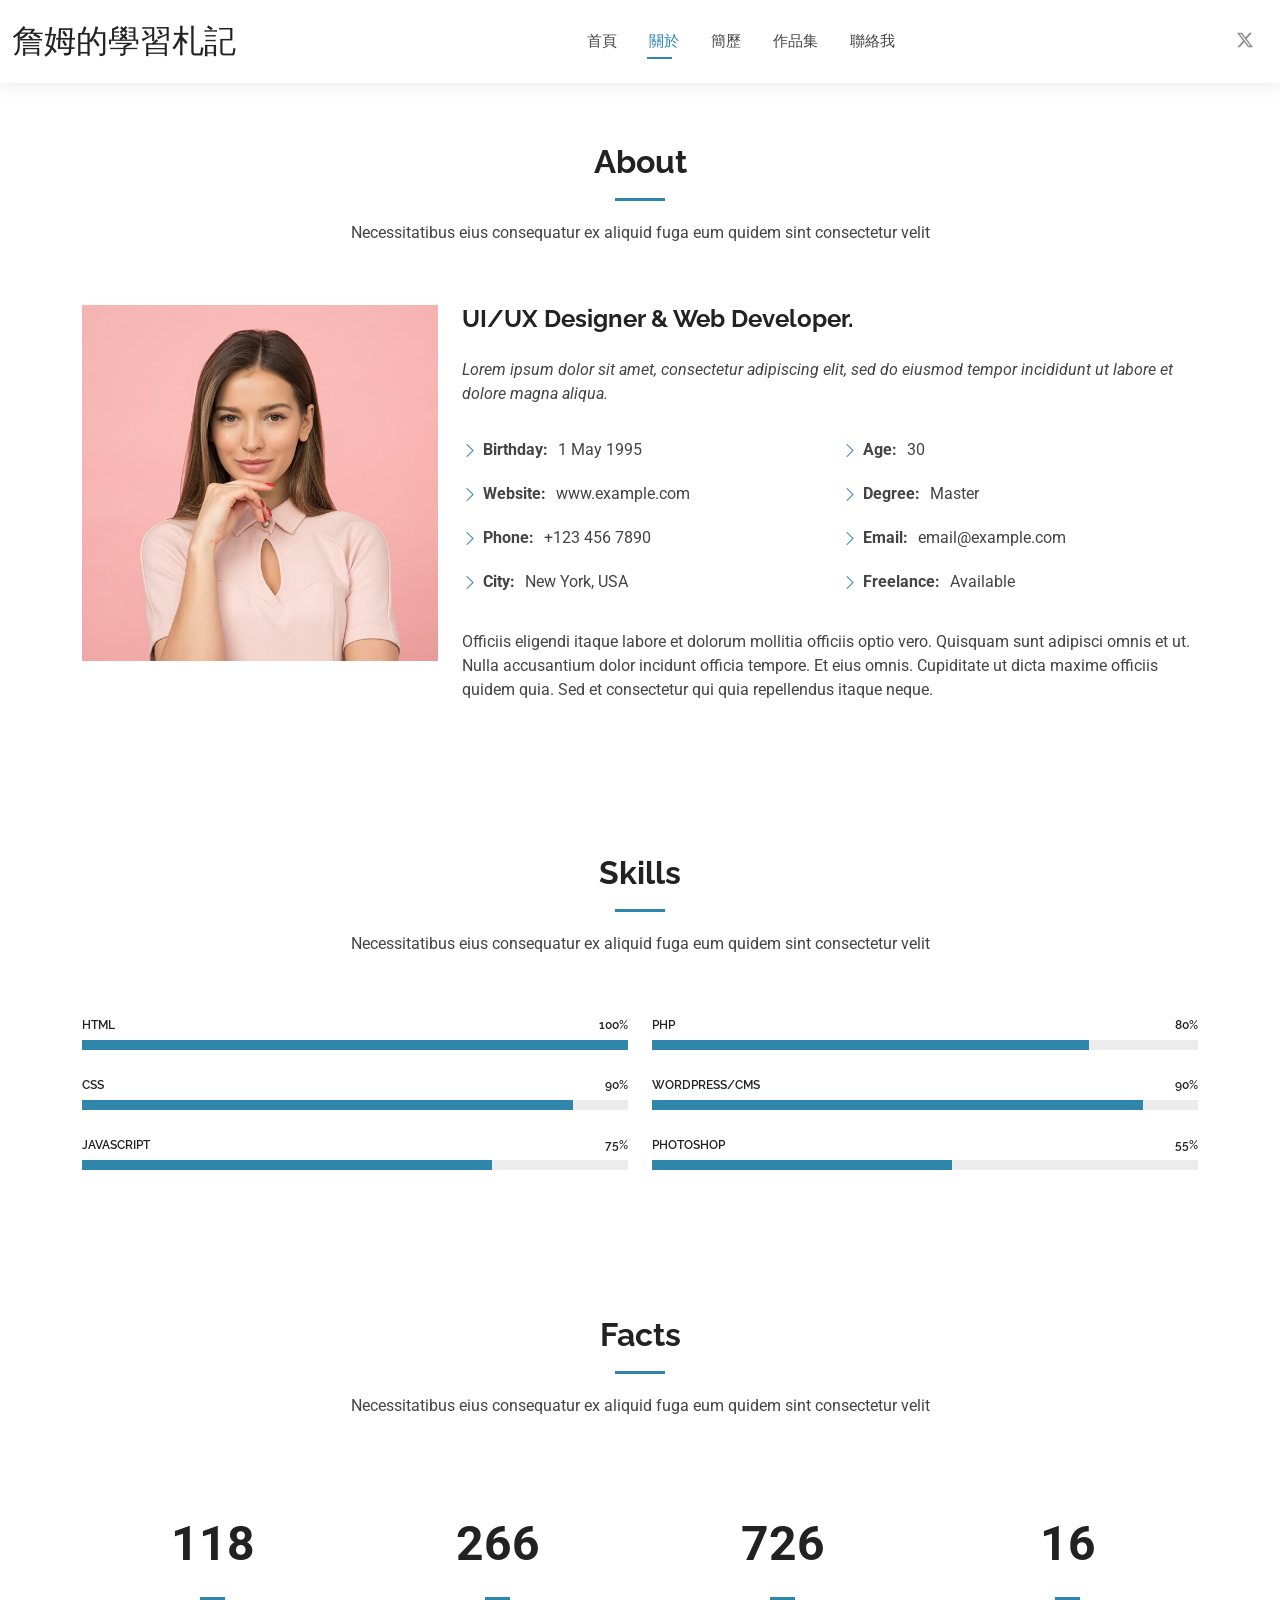
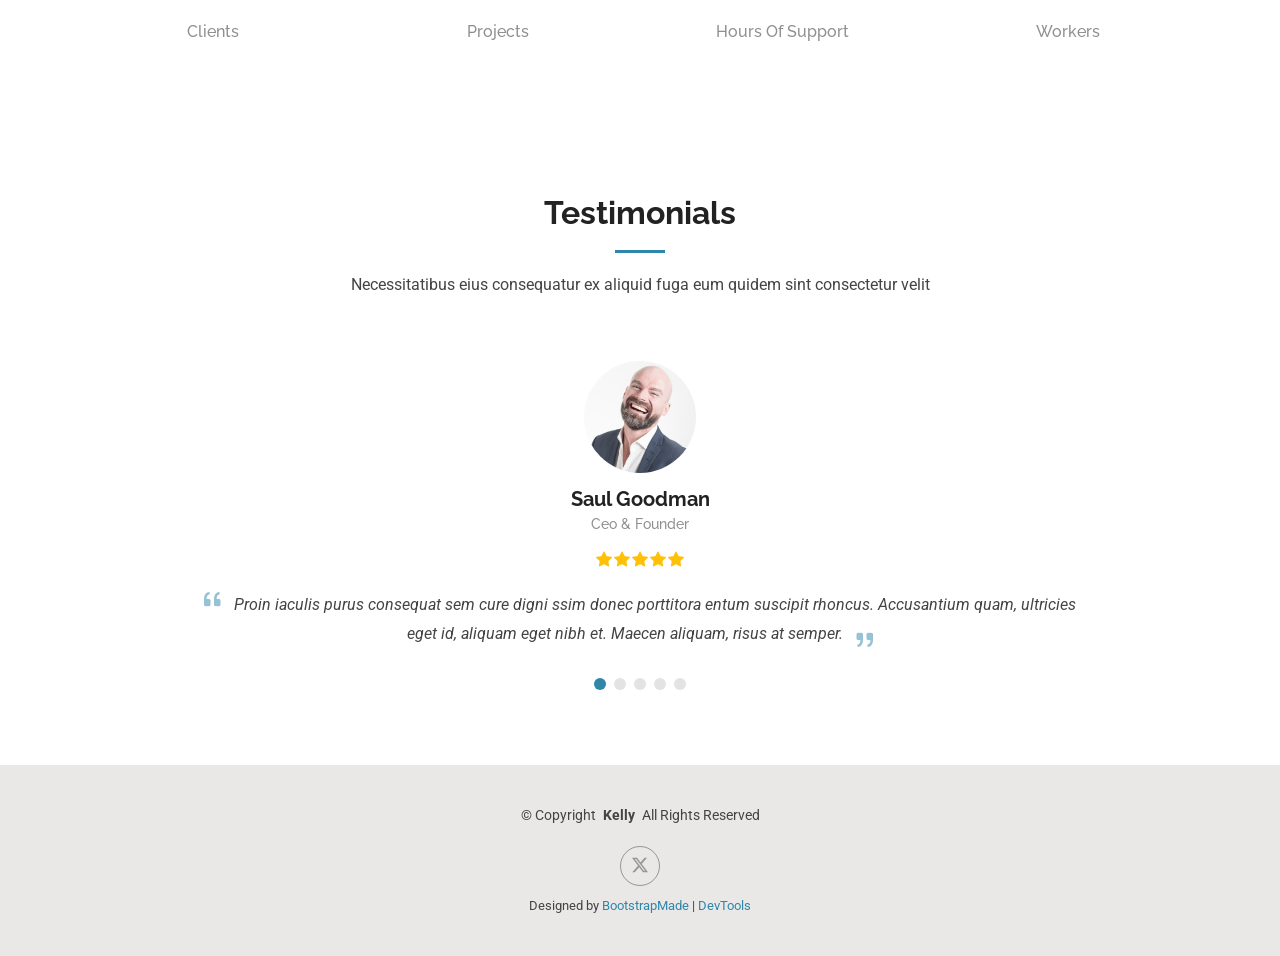
==== about.html @ c18fcecc "Add files via upload" ====
<!DOCTYPE html>
<html lang="en">

<head>
  <meta charset="utf-8">
  <meta content="width=device-width, initial-scale=1.0" name="viewport">
  <title>About - Kelly Bootstrap Template</title>
  <meta name="description" content="">
  <meta name="keywords" content="">

  <!-- Favicons -->
  <link href="assets/img/favicon.png" rel="icon">
  <link href="assets/img/apple-touch-icon.png" rel="apple-touch-icon">

  <!-- Fonts -->
  <link href="https://fonts.googleapis.com" rel="preconnect">
  <link href="https://fonts.gstatic.com" rel="preconnect" crossorigin>
  <link href="https://fonts.googleapis.com/css2?family=Roboto:ital,wght@0,100;0,300;0,400;0,500;0,700;0,900;1,100;1,300;1,400;1,500;1,700;1,900&family=Poppins:ital,wght@0,100;0,200;0,300;0,400;0,500;0,600;0,700;0,800;0,900;1,100;1,200;1,300;1,400;1,500;1,600;1,700;1,800;1,900&family=Raleway:ital,wght@0,100;0,200;0,300;0,400;0,500;0,600;0,700;0,800;0,900;1,100;1,200;1,300;1,400;1,500;1,600;1,700;1,800;1,900&display=swap" rel="stylesheet">

  <!-- Vendor CSS Files -->
  <link href="assets/vendor/bootstrap/css/bootstrap.min.css" rel="stylesheet">
  <link href="assets/vendor/bootstrap-icons/bootstrap-icons.css" rel="stylesheet">
  <link href="assets/vendor/aos/aos.css" rel="stylesheet">
  <link href="assets/vendor/swiper/swiper-bundle.min.css" rel="stylesheet">
  <link href="assets/vendor/glightbox/css/glightbox.min.css" rel="stylesheet">

  <!-- Main CSS File -->
  <link href="assets/css/main.css" rel="stylesheet">

  <!-- =======================================================
  * Template Name: Kelly
  * Template URL: https://bootstrapmade.com/kelly-free-bootstrap-cv-resume-html-template/
  * Updated: Aug 07 2024 with Bootstrap v5.3.3
  * Author: BootstrapMade.com
  * License: https://bootstrapmade.com/license/
  ======================================================== -->
</head>

<body class="about-page">

  <header id="header" class="header d-flex align-items-center light-background sticky-top">
    <div class="container-fluid position-relative d-flex align-items-center justify-content-between">

      <a href="index.html" class="logo d-flex align-items-center me-auto me-xl-0">
        <!-- Uncomment the line below if you also wish to use an image logo -->
        <!-- <img src="assets/img/logo.png" alt=""> -->
        <h1 class="sitename">詹姆的學習札記</h1>
      </a>

      <nav id="navmenu" class="navmenu">
        <ul>
          <li><a href="index.html">首頁</a></li>
          <li><a href="about.html" class="active">關於</a></li>
          <li><a href="resume.html">簡歷</a></li>
          <!--<li><a href="services.html">服務</a></li>-->
          <li><a href="portfolio.html">作品集</a></li>
          <!--<li class="dropdown"><a href="#"><span>Dropdown</span> <i class="bi bi-chevron-down toggle-dropdown"></i></a>
            <ul>
              <li><a href="#">Dropdown 1</a></li>
              <li class="dropdown"><a href="#"><span>Deep Dropdown</span> <i class="bi bi-chevron-down toggle-dropdown"></i></a>
                <ul>
                  <li><a href="#">Deep Dropdown 1</a></li>
                  <li><a href="#">Deep Dropdown 2</a></li>
                  <li><a href="#">Deep Dropdown 3</a></li>
                  <li><a href="#">Deep Dropdown 4</a></li>
                  <li><a href="#">Deep Dropdown 5</a></li>
                </ul>
              </li>
              <li><a href="#">Dropdown 2</a></li>
              <li><a href="#">Dropdown 3</a></li>
              <li><a href="#">Dropdown 4</a></li>
            </ul>-->
          </li>
          <li><a href="contact.html">聯絡我</a></li>
        </ul>
        <i class="mobile-nav-toggle d-xl-none bi bi-list"></i>
      </nav>

      <div class="header-social-links">
        <a href="#" class="twitter" target="_blank"><i class="bi bi-twitter-x"></i></a>
        <!--<a href="#" class="facebook" target="_blank"><i class="bi bi-facebook"></i></a>
        <a href="#" class="instagram" target="_blank"><i class="bi bi-instagram"></i></a>
        <a href="#" class="linkedin" target="_blank"><i class="bi bi-linkedin"></i></a>-->
      </div>

    </div>
  </header>

  <main class="main">

    <!-- About Section -->
    <section id="about" class="about section">

      <!-- Section Title -->
      <div class="container section-title" data-aos="fade-up">
        <h2>About</h2>
        <p>Necessitatibus eius consequatur ex aliquid fuga eum quidem sint consectetur velit</p>
      </div><!-- End Section Title -->

      <div class="container" data-aos="fade-up" data-aos-delay="100">

        <div class="row gy-4 justify-content-center">
          <div class="col-lg-4">
            <img src="assets/img/profile-img.jpg" class="img-fluid" alt="">
          </div>
          <div class="col-lg-8 content">
            <h2>UI/UX Designer &amp; Web Developer.</h2>
            <p class="fst-italic py-3">
              Lorem ipsum dolor sit amet, consectetur adipiscing elit, sed do eiusmod tempor incididunt ut labore et dolore
              magna aliqua.
            </p>
            <div class="row">
              <div class="col-lg-6">
                <ul>
                  <li><i class="bi bi-chevron-right"></i> <strong>Birthday:</strong> <span>1 May 1995</span></li>
                  <li><i class="bi bi-chevron-right"></i> <strong>Website:</strong> <span>www.example.com</span></li>
                  <li><i class="bi bi-chevron-right"></i> <strong>Phone:</strong> <span>+123 456 7890</span></li>
                  <li><i class="bi bi-chevron-right"></i> <strong>City:</strong> <span>New York, USA</span></li>
                </ul>
              </div>
              <div class="col-lg-6">
                <ul>
                  <li><i class="bi bi-chevron-right"></i> <strong>Age:</strong> <span>30</span></li>
                  <li><i class="bi bi-chevron-right"></i> <strong>Degree:</strong> <span>Master</span></li>
                  <li><i class="bi bi-chevron-right"></i> <strong>Email:</strong> <span>email@example.com</span></li>
                  <li><i class="bi bi-chevron-right"></i> <strong>Freelance:</strong> <span>Available</span></li>
                </ul>
              </div>
            </div>
            <p class="py-3">
              Officiis eligendi itaque labore et dolorum mollitia officiis optio vero. Quisquam sunt adipisci omnis et ut. Nulla accusantium dolor incidunt officia tempore. Et eius omnis.
              Cupiditate ut dicta maxime officiis quidem quia. Sed et consectetur qui quia repellendus itaque neque.
            </p>
          </div>
        </div>

      </div>

    </section><!-- /About Section -->

    <!-- Skills Section -->
    <section id="skills" class="skills section">

      <!-- Section Title -->
      <div class="container section-title" data-aos="fade-up">
        <h2>Skills</h2>
        <p>Necessitatibus eius consequatur ex aliquid fuga eum quidem sint consectetur velit</p>
      </div><!-- End Section Title -->

      <div class="container" data-aos="fade-up" data-aos-delay="100">

        <div class="row skills-content skills-animation">

          <div class="col-lg-6">

            <div class="progress">
              <span class="skill"><span>HTML</span> <i class="val">100%</i></span>
              <div class="progress-bar-wrap">
                <div class="progress-bar" role="progressbar" aria-valuenow="100" aria-valuemin="0" aria-valuemax="100"></div>
              </div>
            </div><!-- End Skills Item -->

            <div class="progress">
              <span class="skill"><span>CSS</span> <i class="val">90%</i></span>
              <div class="progress-bar-wrap">
                <div class="progress-bar" role="progressbar" aria-valuenow="90" aria-valuemin="0" aria-valuemax="100"></div>
              </div>
            </div><!-- End Skills Item -->

            <div class="progress">
              <span class="skill"><span>JavaScript</span> <i class="val">75%</i></span>
              <div class="progress-bar-wrap">
                <div class="progress-bar" role="progressbar" aria-valuenow="75" aria-valuemin="0" aria-valuemax="100"></div>
              </div>
            </div><!-- End Skills Item -->

          </div>

          <div class="col-lg-6">

            <div class="progress">
              <span class="skill"><span>PHP</span> <i class="val">80%</i></span>
              <div class="progress-bar-wrap">
                <div class="progress-bar" role="progressbar" aria-valuenow="80" aria-valuemin="0" aria-valuemax="100"></div>
              </div>
            </div><!-- End Skills Item -->

            <div class="progress">
              <span class="skill"><span>WordPress/CMS</span> <i class="val">90%</i></span>
              <div class="progress-bar-wrap">
                <div class="progress-bar" role="progressbar" aria-valuenow="90" aria-valuemin="0" aria-valuemax="100"></div>
              </div>
            </div><!-- End Skills Item -->

            <div class="progress">
              <span class="skill"><span>Photoshop</span> <i class="val">55%</i></span>
              <div class="progress-bar-wrap">
                <div class="progress-bar" role="progressbar" aria-valuenow="55" aria-valuemin="0" aria-valuemax="100"></div>
              </div>
            </div><!-- End Skills Item -->

          </div>

        </div>

      </div>

    </section><!-- /Skills Section -->

    <!-- Stats Section -->
    <section id="stats" class="stats section">

      <!-- Section Title -->
      <div class="container section-title" data-aos="fade-up">
        <h2>Facts</h2>
        <p>Necessitatibus eius consequatur ex aliquid fuga eum quidem sint consectetur velit</p>
      </div><!-- End Section Title -->

      <div class="container" data-aos="fade-up" data-aos-delay="100">

        <div class="row gy-4">

          <div class="col-lg-3 col-md-6">
            <div class="stats-item text-center w-100 h-100">
              <span data-purecounter-start="0" data-purecounter-end="232" data-purecounter-duration="1" class="purecounter"></span>
              <p>Clients</p>
            </div>
          </div><!-- End Stats Item -->

          <div class="col-lg-3 col-md-6">
            <div class="stats-item text-center w-100 h-100">
              <span data-purecounter-start="0" data-purecounter-end="521" data-purecounter-duration="1" class="purecounter"></span>
              <p>Projects</p>
            </div>
          </div><!-- End Stats Item -->

          <div class="col-lg-3 col-md-6">
            <div class="stats-item text-center w-100 h-100">
              <span data-purecounter-start="0" data-purecounter-end="1453" data-purecounter-duration="1" class="purecounter"></span>
              <p>Hours Of Support</p>
            </div>
          </div><!-- End Stats Item -->

          <div class="col-lg-3 col-md-6">
            <div class="stats-item text-center w-100 h-100">
              <span data-purecounter-start="0" data-purecounter-end="32" data-purecounter-duration="1" class="purecounter"></span>
              <p>Workers</p>
            </div>
          </div><!-- End Stats Item -->

        </div>

      </div>

    </section><!-- /Stats Section -->

    <!-- Testimonials Section -->
    <section id="testimonials" class="testimonials section">

      <!-- Section Title -->
      <div class="container section-title" data-aos="fade-up">
        <h2>Testimonials</h2>
        <p>Necessitatibus eius consequatur ex aliquid fuga eum quidem sint consectetur velit</p>
      </div><!-- End Section Title -->

      <div class="container" data-aos="fade-up" data-aos-delay="100">

        <div class="swiper init-swiper">
          <script type="application/json" class="swiper-config">
            {
              "loop": true,
              "speed": 600,
              "autoplay": {
                "delay": 5000
              },
              "slidesPerView": "auto",
              "pagination": {
                "el": ".swiper-pagination",
                "type": "bullets",
                "clickable": true
              }
            }
          </script>
          <div class="swiper-wrapper">

            <div class="swiper-slide">
              <div class="testimonial-item">
                <img src="assets/img/testimonials/testimonials-1.jpg" class="testimonial-img" alt="">
                <h3>Saul Goodman</h3>
                <h4>Ceo &amp; Founder</h4>
                <div class="stars">
                  <i class="bi bi-star-fill"></i><i class="bi bi-star-fill"></i><i class="bi bi-star-fill"></i><i class="bi bi-star-fill"></i><i class="bi bi-star-fill"></i>
                </div>
                <p>
                  <i class="bi bi-quote quote-icon-left"></i>
                  <span>Proin iaculis purus consequat sem cure digni ssim donec porttitora entum suscipit rhoncus. Accusantium quam, ultricies eget id, aliquam eget nibh et. Maecen aliquam, risus at semper.</span>
                  <i class="bi bi-quote quote-icon-right"></i>
                </p>
              </div>
            </div><!-- End testimonial item -->

            <div class="swiper-slide">
              <div class="testimonial-item">
                <img src="assets/img/testimonials/testimonials-2.jpg" class="testimonial-img" alt="">
                <h3>Sara Wilsson</h3>
                <h4>Designer</h4>
                <div class="stars">
                  <i class="bi bi-star-fill"></i><i class="bi bi-star-fill"></i><i class="bi bi-star-fill"></i><i class="bi bi-star-fill"></i><i class="bi bi-star-fill"></i>
                </div>
                <p>
                  <i class="bi bi-quote quote-icon-left"></i>
                  <span>Export tempor illum tamen malis malis eram quae irure esse labore quem cillum quid cillum eram malis quorum velit fore eram velit sunt aliqua noster fugiat irure amet legam anim culpa.</span>
                  <i class="bi bi-quote quote-icon-right"></i>
                </p>
              </div>
            </div><!-- End testimonial item -->

            <div class="swiper-slide">
              <div class="testimonial-item">
                <img src="assets/img/testimonials/testimonials-3.jpg" class="testimonial-img" alt="">
                <h3>Jena Karlis</h3>
                <h4>Store Owner</h4>
                <div class="stars">
                  <i class="bi bi-star-fill"></i><i class="bi bi-star-fill"></i><i class="bi bi-star-fill"></i><i class="bi bi-star-fill"></i><i class="bi bi-star-fill"></i>
                </div>
                <p>
                  <i class="bi bi-quote quote-icon-left"></i>
                  <span>Enim nisi quem export duis labore cillum quae magna enim sint quorum nulla quem veniam duis minim tempor labore quem eram duis noster aute amet eram fore quis sint minim.</span>
                  <i class="bi bi-quote quote-icon-right"></i>
                </p>
              </div>
            </div><!-- End testimonial item -->

            <div class="swiper-slide">
              <div class="testimonial-item">
                <img src="assets/img/testimonials/testimonials-4.jpg" class="testimonial-img" alt="">
                <h3>Matt Brandon</h3>
                <h4>Freelancer</h4>
                <div class="stars">
                  <i class="bi bi-star-fill"></i><i class="bi bi-star-fill"></i><i class="bi bi-star-fill"></i><i class="bi bi-star-fill"></i><i class="bi bi-star-fill"></i>
                </div>
                <p>
                  <i class="bi bi-quote quote-icon-left"></i>
                  <span>Fugiat enim eram quae cillum dolore dolor amet nulla culpa multos export minim fugiat minim velit minim dolor enim duis veniam ipsum anim magna sunt elit fore quem dolore labore illum veniam.</span>
                  <i class="bi bi-quote quote-icon-right"></i>
                </p>
              </div>
            </div><!-- End testimonial item -->

            <div class="swiper-slide">
              <div class="testimonial-item">
                <img src="assets/img/testimonials/testimonials-5.jpg" class="testimonial-img" alt="">
                <h3>John Larson</h3>
                <h4>Entrepreneur</h4>
                <div class="stars">
                  <i class="bi bi-star-fill"></i><i class="bi bi-star-fill"></i><i class="bi bi-star-fill"></i><i class="bi bi-star-fill"></i><i class="bi bi-star-fill"></i>
                </div>
                <p>
                  <i class="bi bi-quote quote-icon-left"></i>
                  <span>Quis quorum aliqua sint quem legam fore sunt eram irure aliqua veniam tempor noster veniam enim culpa labore duis sunt culpa nulla illum cillum fugiat legam esse veniam culpa fore nisi cillum quid.</span>
                  <i class="bi bi-quote quote-icon-right"></i>
                </p>
              </div>
            </div><!-- End testimonial item -->

          </div>
          <div class="swiper-pagination"></div>
        </div>

      </div>

    </section><!-- /Testimonials Section -->

  </main>

  <footer id="footer" class="footer light-background">

    <div class="container">
      <div class="copyright text-center ">
        <p>© <span>Copyright</span> <strong class="px-1 sitename">Kelly</strong> <span>All Rights Reserved<br></span></p>
      </div>
      <div class="social-links d-flex justify-content-center">
        <a href="#" target="_blank"><i class="bi bi-twitter-x"></i></a>
        <!--<a href="#" target="_blank"><i class="bi bi-facebook"></i></a>
        <a href="#" target="_blank"><i class="bi bi-instagram"></i></a>
        <a href="#" target="_blank"><i class="bi bi-linkedin"></i></a>-->
      </div>
      <div class="credits">
        <!-- All the links in the footer should remain intact. -->
        <!-- You can delete the links only if you've purchased the pro version. -->
        <!-- Licensing information: https://bootstrapmade.com/license/ -->
        <!-- Purchase the pro version with working PHP/AJAX contact form: [buy-url] -->
        Designed by <a href="https://bootstrapmade.com/">BootstrapMade</a> | <a href="https://bootstrapmade.com/tools/">DevTools</a>
      </div>
    </div>

  </footer>

  <!-- Scroll Top -->
  <a href="#" id="scroll-top" class="scroll-top d-flex align-items-center justify-content-center"><i class="bi bi-arrow-up-short"></i></a>

  <!-- Preloader -->
  <div id="preloader"></div>

  <!-- Vendor JS Files -->
  <script src="assets/vendor/bootstrap/js/bootstrap.bundle.min.js"></script>
  <script src="assets/vendor/php-email-form/validate.js"></script>
  <script src="assets/vendor/aos/aos.js"></script>
  <script src="assets/vendor/waypoints/noframework.waypoints.js"></script>
  <script src="assets/vendor/purecounter/purecounter_vanilla.js"></script>
  <script src="assets/vendor/swiper/swiper-bundle.min.js"></script>
  <script src="assets/vendor/glightbox/js/glightbox.min.js"></script>
  <script src="assets/vendor/imagesloaded/imagesloaded.pkgd.min.js"></script>
  <script src="assets/vendor/isotope-layout/isotope.pkgd.min.js"></script>

  <!-- Main JS File -->
  <script src="assets/js/main.js"></script>

</body>

</html>
---- assets/css/main.css ----
/**
* Template Name: Kelly
* Template URL: https://bootstrapmade.com/kelly-free-bootstrap-cv-resume-html-template/
* Updated: Aug 07 2024 with Bootstrap v5.3.3
* Author: BootstrapMade.com
* License: https://bootstrapmade.com/license/
*/

/*--------------------------------------------------------------
# Font & Color Variables
# Help: https://bootstrapmade.com/color-system/
--------------------------------------------------------------*/
/* Fonts */
:root {
  --default-font: "Roboto",  system-ui, -apple-system, "Segoe UI", Roboto, "Helvetica Neue", Arial, "Noto Sans", "Liberation Sans", sans-serif, "Apple Color Emoji", "Segoe UI Emoji", "Segoe UI Symbol", "Noto Color Emoji";
  --heading-font: "Raleway",  sans-serif;
  --nav-font: "Poppins",  sans-serif;
}

/* Global Colors - The following color variables are used throughout the website. Updating them here will change the color scheme of the entire website */
:root { 
  --background-color: #ffffff; /* Background color for the entire website, including individual sections */
  --default-color: #444444; /* Default color used for the majority of the text content across the entire website */
  --heading-color: #222222; /* Color for headings, subheadings and title throughout the website */
  --accent-color: #2e86ab ; /* Accent color that represents your brand on the website. It's used for buttons, links, and other elements that need to stand out */
  --surface-color: #ffffff; /* The surface color is used as a background of boxed elements within sections, such as cards, icon boxes, or other elements that require a visual separation from the global background. */
  --contrast-color: #ffffff; /* Contrast color for text, ensuring readability against backgrounds of accent, heading, or default colors. */
}

/* Nav Menu Colors - The following color variables are used specifically for the navigation menu. They are separate from the global colors to allow for more customization options */
:root {
  --nav-color: #444444; /* The default color of the main navmenu links */
  --nav-hover-color: #2e86ab; /* Applied to main navmenu links when they are hovered over or active */
  --nav-mobile-background-color: #ffffff; /* Used as the background color for mobile navigation menu */
  --nav-dropdown-background-color: #ffffff; /* Used as the background color for dropdown items that appear when hovering over primary navigation items */
  --nav-dropdown-color: #444444; /* Used for navigation links of the dropdown items in the navigation menu. */
  --nav-dropdown-hover-color: #2e86ab; /* Similar to --nav-hover-color, this color is applied to dropdown navigation links when they are hovered over. */
}

/* Color Presets - These classes override global colors when applied to any section or element, providing reuse of the sam color scheme. */

.light-background {
  --background-color: #e9e8e6;
  --surface-color: #ffffff;
}

.dark-background {
  --background-color: #060606;
  --default-color: #ffffff;
  --heading-color: #ffffff;
  --surface-color: #252525;
  --contrast-color: #ffffff;
}

/* Smooth scroll */
:root {
  scroll-behavior: smooth;
}

/*--------------------------------------------------------------
# General Styling & Shared Classes
--------------------------------------------------------------*/
body {
  color: var(--default-color);
  background-color: var(--background-color);
  font-family: var(--default-font);
}

a {
  color: var(--accent-color);
  text-decoration: none;
  transition: 0.3s;
}

a:hover {
  color: color-mix(in srgb, var(--accent-color), transparent 25%);
  text-decoration: none;
}

h1,
h2,
h3,
h4,
h5,
h6 {
  color: var(--heading-color);
  font-family: var(--heading-font);
}

/* PHP Email Form Messages
------------------------------*/
.php-email-form .error-message {
  display: none;
  background: #df1529;
  color: #ffffff;
  text-align: left;
  padding: 15px;
  margin-bottom: 24px;
  font-weight: 600;
}

.php-email-form .sent-message {
  display: none;
  color: #ffffff;
  background: #059652;
  text-align: center;
  padding: 15px;
  margin-bottom: 24px;
  font-weight: 600;
}

.php-email-form .loading {
  display: none;
  background: var(--surface-color);
  text-align: center;
  padding: 15px;
  margin-bottom: 24px;
}

.php-email-form .loading:before {
  content: "";
  display: inline-block;
  border-radius: 50%;
  width: 24px;
  height: 24px;
  margin: 0 10px -6px 0;
  border: 3px solid var(--accent-color);
  border-top-color: var(--surface-color);
  animation: php-email-form-loading 1s linear infinite;
}

@keyframes php-email-form-loading {
  0% {
    transform: rotate(0deg);
  }

  100% {
    transform: rotate(360deg);
  }
}

/*--------------------------------------------------------------
# Global Header
--------------------------------------------------------------*/
.header {
  color: var(--default-color);
  background-color: rgba(255,255,255,0.85);
  backdrop-filter: blur(5px);
  padding: 15px 0;
  transition: all 0.5s;
  z-index: 997;
  box-shadow: 0px 0 18px rgba(0, 0, 0, 0.1);
}

.header .logo {
  line-height: 1;
}

.header .logo img {
  max-height: 36px;
  margin-right: 8px;
}

.header .logo h1 {
  font-size: 32px;
  margin: 0;
  font-weight: 300;
  text-transform: uppercase;
  color: var(--heading-color);
}

.header .header-social-links {
  padding-right: 15px;
}

.header .header-social-links a {
  color: color-mix(in srgb, var(--default-color), transparent 40%);
  padding-left: 6px;
  display: inline-block;
  transition: 0.3s;
  font-size: 16px;
}

.header .header-social-links a:hover {
  color: var(--accent-color);
}

.header .header-social-links a i {
  line-height: 0px;
}

@media (max-width: 1200px) {
  .header .logo {
    order: 1;
  }

  .header .header-social-links {
    order: 2;
  }

  .header .navmenu {
    order: 3;
  }
}

/*--------------------------------------------------------------
# Navigation Menu
--------------------------------------------------------------*/
/* Desktop Navigation */
@media (min-width: 1200px) {
  .navmenu {
    padding: 0;
  }

  .navmenu ul {
    margin: 0;
    padding: 0;
    display: flex;
    list-style: none;
    align-items: center;
  }

  .navmenu li {
    position: relative;
  }

  .navmenu>ul>li {
    white-space: nowrap;
    padding: 15px 14px;
  }

  .navmenu>ul>li:last-child {
    padding-right: 0;
  }

  .navmenu a,
  .navmenu a:focus {
    color: var(--nav-color);
    font-size: 15px;
    padding: 0 2px;
    font-family: var(--nav-font);
    font-weight: 400;
    display: flex;
    align-items: center;
    justify-content: space-between;
    white-space: nowrap;
    transition: 0.3s;
    position: relative;
  }

  .navmenu a i,
  .navmenu a:focus i {
    font-size: 12px;
    line-height: 0;
    margin-left: 5px;
    transition: 0.3s;
  }

  .navmenu>ul>li>a:before {
    content: "";
    position: absolute;
    height: 2px;
    bottom: -6px;
    left: 0;
    background-color: var(--nav-hover-color);
    visibility: hidden;
    width: 0px;
    transition: all 0.3s ease-in-out 0s;
  }

  .navmenu a:hover:before,
  .navmenu li:hover>a:before,
  .navmenu .active:before {
    visibility: visible;
    width: 25px;
  }

  .navmenu li:hover>a,
  .navmenu .active,
  .navmenu .active:focus {
    color: var(--nav-hover-color);
  }

  .navmenu .dropdown ul {
    margin: 0;
    padding: 10px 0;
    background: var(--nav-dropdown-background-color);
    display: block;
    position: absolute;
    visibility: hidden;
    left: 14px;
    top: 130%;
    opacity: 0;
    transition: 0.3s;
    border-radius: 4px;
    z-index: 99;
    box-shadow: 0px 0px 30px rgba(0, 0, 0, 0.1);
  }

  .navmenu .dropdown ul li {
    min-width: 200px;
  }

  .navmenu .dropdown ul a {
    padding: 10px 20px;
    font-size: 15px;
    text-transform: none;
    color: var(--nav-dropdown-color);
  }

  .navmenu .dropdown ul a i {
    font-size: 12px;
  }

  .navmenu .dropdown ul a:hover,
  .navmenu .dropdown ul .active:hover,
  .navmenu .dropdown ul li:hover>a {
    color: var(--nav-dropdown-hover-color);
  }

  .navmenu .dropdown:hover>ul {
    opacity: 1;
    top: 100%;
    visibility: visible;
  }

  .navmenu .dropdown .dropdown ul {
    top: 0;
    left: -90%;
    visibility: hidden;
  }

  .navmenu .dropdown .dropdown:hover>ul {
    opacity: 1;
    top: 0;
    left: -100%;
    visibility: visible;
  }
}

/* Mobile Navigation */
@media (max-width: 1199px) {
  .mobile-nav-toggle {
    color: var(--nav-color);
    font-size: 28px;
    line-height: 0;
    margin-right: 10px;
    cursor: pointer;
    transition: color 0.3s;
  }

  .navmenu {
    padding: 0;
    z-index: 9997;
  }

  .navmenu ul {
    display: none;
    list-style: none;
    position: absolute;
    inset: 60px 20px 20px 20px;
    padding: 10px 0;
    margin: 0;
    border-radius: 6px;
    background-color: var(--nav-mobile-background-color);
    border: 1px solid color-mix(in srgb, var(--default-color), transparent 90%);
    box-shadow: none;
    overflow-y: auto;
    transition: 0.3s;
    z-index: 9998;
  }

  .navmenu a,
  .navmenu a:focus {
    color: var(--nav-dropdown-color);
    padding: 10px 20px;
    font-family: var(--nav-font);
    font-size: 17px;
    font-weight: 500;
    display: flex;
    align-items: center;
    justify-content: space-between;
    white-space: nowrap;
    transition: 0.3s;
  }

  .navmenu a i,
  .navmenu a:focus i {
    font-size: 12px;
    line-height: 0;
    margin-left: 5px;
    width: 30px;
    height: 30px;
    display: flex;
    align-items: center;
    justify-content: center;
    border-radius: 50%;
    transition: 0.3s;
    background-color: color-mix(in srgb, var(--accent-color), transparent 90%);
  }

  .navmenu a i:hover,
  .navmenu a:focus i:hover {
    background-color: var(--accent-color);
    color: var(--contrast-color);
  }

  .navmenu a:hover,
  .navmenu .active,
  .navmenu .active:focus {
    color: var(--nav-dropdown-hover-color);
  }

  .navmenu .active i,
  .navmenu .active:focus i {
    background-color: var(--accent-color);
    color: var(--contrast-color);
    transform: rotate(180deg);
  }

  .navmenu .dropdown ul {
    position: static;
    display: none;
    z-index: 99;
    padding: 10px 0;
    margin: 10px 20px;
    background-color: var(--nav-dropdown-background-color);
    transition: all 0.5s ease-in-out;
  }

  .navmenu .dropdown ul ul {
    background-color: rgba(33, 37, 41, 0.1);
  }

  .navmenu .dropdown>.dropdown-active {
    display: block;
    background-color: rgba(33, 37, 41, 0.03);
  }

  .mobile-nav-active {
    overflow: hidden;
  }

  .mobile-nav-active .mobile-nav-toggle {
    color: #fff;
    position: absolute;
    font-size: 32px;
    top: 15px;
    right: 15px;
    margin-right: 0;
    z-index: 9999;
  }

  .mobile-nav-active .navmenu {
    position: fixed;
    overflow: hidden;
    inset: 0;
    background: rgba(33, 37, 41, 0.8);
    transition: 0.3s;
  }

  .mobile-nav-active .navmenu>ul {
    display: block;
  }
}

/*--------------------------------------------------------------
# Global Footer
--------------------------------------------------------------*/
.footer {
  color: var(--default-color);
  background-color: var(--background-color);
  font-size: 14px;
  padding: 40px 0;
  position: relative;
}

.footer .copyright p {
  margin-bottom: 0;
}

.footer .social-links {
  margin-top: 20px;
}

.footer .social-links a {
  display: flex;
  align-items: center;
  justify-content: center;
  width: 40px;
  height: 40px;
  border-radius: 50%;
  border: 1px solid color-mix(in srgb, var(--default-color), transparent 50%);
  font-size: 16px;
  color: color-mix(in srgb, var(--default-color), transparent 50%);
  margin: 0 5px;
  transition: 0.3s;
}

.footer .social-links a:hover {
  color: var(--accent-color);
  border-color: var(--accent-color);
}

.footer .credits {
  margin-top: 10px;
  font-size: 13px;
  text-align: center;
}

/*--------------------------------------------------------------
# Preloader
--------------------------------------------------------------*/
#preloader {
  position: fixed;
  inset: 0;
  z-index: 9999;
  overflow: hidden;
  background-color: var(--background-color);
  transition: all 0.6s ease-out;
  width: 100%;
  height: 100vh;
}

#preloader:before,
#preloader:after {
  content: "";
  position: absolute;
  border: 4px solid var(--accent-color);
  border-radius: 50%;
  animation: animate-preloader 2s cubic-bezier(0, 0.2, 0.8, 1) infinite;
}

#preloader:after {
  animation-delay: -0.5s;
}

@keyframes animate-preloader {
  0% {
    width: 10px;
    height: 10px;
    top: calc(50% - 5px);
    left: calc(50% - 5px);
    opacity: 1;
  }

  100% {
    width: 72px;
    height: 72px;
    top: calc(50% - 36px);
    left: calc(50% - 36px);
    opacity: 0;
  }
}

/*--------------------------------------------------------------
# Scroll Top Button
--------------------------------------------------------------*/
.scroll-top {
  position: fixed;
  visibility: hidden;
  opacity: 0;
  right: 15px;
  bottom: -15px;
  z-index: 99999;
  background-color: var(--accent-color);
  width: 44px;
  height: 44px;
  border-radius: 50px;
  transition: all 0.4s;
}

.scroll-top i {
  font-size: 24px;
  color: var(--contrast-color);
  line-height: 0;
}

.scroll-top:hover {
  background-color: color-mix(in srgb, var(--accent-color), transparent 20%);
  color: var(--contrast-color);
}

.scroll-top.active {
  visibility: visible;
  opacity: 1;
  bottom: 15px;
}

/*--------------------------------------------------------------
# Disable aos animation delay on mobile devices
--------------------------------------------------------------*/
@media screen and (max-width: 768px) {
  [data-aos-delay] {
    transition-delay: 0 !important;
  }
}

/*--------------------------------------------------------------
# Global Page Titles & Breadcrumbs
--------------------------------------------------------------*/
.page-title {
  color: var(--default-color);
  background-color: var(--background-color);
  padding: 25px 0;
  position: relative;
  border-bottom: 1px solid color-mix(in srgb, var(--default-color), transparent 85%);
}

.page-title h1 {
  font-size: 24px;
  font-weight: 400;
}

.page-title .breadcrumbs ol {
  display: flex;
  flex-wrap: wrap;
  list-style: none;
  padding: 0;
  margin: 0;
  font-size: 14px;
  font-weight: 400;
}

.page-title .breadcrumbs ol li+li {
  padding-left: 10px;
}

.page-title .breadcrumbs ol li+li::before {
  content: "/";
  display: inline-block;
  padding-right: 10px;
  color: color-mix(in srgb, var(--default-color), transparent 70%);
}

/*--------------------------------------------------------------
# Global Sections
--------------------------------------------------------------*/
section,
.section {
  color: var(--default-color);
  background-color: var(--background-color);
  padding: 60px 0;
  scroll-margin-top: 100px;
  overflow: clip;
}

@media (max-width: 1199px) {

  section,
  .section {
    scroll-margin-top: 66px;
  }
}

/*--------------------------------------------------------------
# Global Section Titles
--------------------------------------------------------------*/
.section-title {
  text-align: center;
  padding-bottom: 60px;
  position: relative;
}

.section-title h2 {
  font-size: 32px;
  font-weight: 700;
  margin-bottom: 20px;
  padding-bottom: 20px;
  position: relative;
}

.section-title h2:after {
  content: "";
  position: absolute;
  display: block;
  width: 50px;
  height: 3px;
  background: var(--accent-color);
  left: 0;
  right: 0;
  bottom: 0;
  margin: auto;
}

.section-title p {
  margin-bottom: 0;
}

/*--------------------------------------------------------------
# Hero Section
--------------------------------------------------------------*/
.hero {
  width: 100%;
  min-height: calc(100vh - 82px);
  position: relative;
  padding: 80px 0;
  display: flex;
  align-items: center;
  justify-content: center;
}

@media (max-width: 1200px) {
  .hero {
    min-height: calc(100vh - 68px);
  }
}

.hero img {
  position: absolute;
  inset: 0;
  display: block;
  width: 100%;
  height: 100%;
  object-fit: cover;
  z-index: 1;
}

.hero .container {
  position: relative;
  z-index: 3;
}

.hero h2 {
  margin: 0;
  font-size: 48px;
  font-weight: 700;
}

.hero p {
  margin: 10px 0 0 0;
  font-size: 24px;
  color: var(--heading-color);
}

.hero .btn-get-started {
  color: var(--contrast-color);
  background: var(--accent-color);
  font-family: var(--heading-font);
  text-transform: uppercase;
  font-weight: 600;
  font-size: 12px;
  letter-spacing: 1px;
  display: inline-block;
  padding: 12px 40px;
  border-radius: 50px;
  transition: 0.5s;
  margin-top: 30px;
}

.hero .btn-get-started:hover {
  background: color-mix(in srgb, var(--accent-color) 90%, white 20%);
}

@media (max-width: 768px) {
  .hero h2 {
    font-size: 32px;
  }

  .hero p {
    font-size: 18px;
  }
}

/*--------------------------------------------------------------
# About Section
--------------------------------------------------------------*/
.about .content h2 {
  font-weight: 700;
  font-size: 24px;
}

.about .content ul {
  list-style: none;
  padding: 0;
}

.about .content ul li {
  margin-bottom: 20px;
  display: flex;
  align-items: center;
}

.about .content ul strong {
  margin-right: 10px;
}

.about .content ul i {
  font-size: 16px;
  margin-right: 5px;
  color: var(--accent-color);
  line-height: 0;
}

/*--------------------------------------------------------------
# Skills Section
--------------------------------------------------------------*/
.skills .progress {
  height: 60px;
  display: block;
  background: none;
  border-radius: 0;
}

.skills .progress .skill {
  color: var(--heading-color);
  padding: 0;
  margin: 0 0 6px 0;
  text-transform: uppercase;
  display: block;
  font-weight: 600;
  font-family: var(--heading-font);
}

.skills .progress .skill .val {
  float: right;
  font-style: normal;
}

.skills .progress-bar-wrap {
  background: color-mix(in srgb, var(--default-color), transparent 90%);
  height: 10px;
}

.skills .progress-bar {
  width: 1px;
  height: 10px;
  transition: 0.9s;
  background-color: var(--accent-color);
}

/*--------------------------------------------------------------
# Stats Section
--------------------------------------------------------------*/
.stats .stats-item {
  padding: 30px;
  width: 100%;
}

.stats .stats-item span {
  color: var(--heading-color);
  font-size: 48px;
  display: block;
  font-weight: 700;
  margin-bottom: 20px;
  padding-bottom: 20px;
  position: relative;
}

.stats .stats-item span:after {
  content: "";
  position: absolute;
  display: block;
  width: 25px;
  height: 3px;
  background: var(--accent-color);
  left: 0;
  right: 0;
  bottom: 0;
  margin: auto;
}

.stats .stats-item p {
  color: color-mix(in srgb, var(--default-color), transparent 40%);
  padding: 0;
  margin: 0;
  font-family: var(--heading-font);
  font-weight: 500;
}

/*--------------------------------------------------------------
# Testimonials Section
--------------------------------------------------------------*/
.testimonials .section-header {
  margin-bottom: 40px;
}

.testimonials .testimonials-carousel,
.testimonials .testimonials-slider {
  overflow: hidden;
}

.testimonials .testimonial-item {
  text-align: center;
}

.testimonials .testimonial-item .testimonial-img {
  width: 120px;
  border-radius: 50%;
  border: 4px solid var(--background-color);
  margin: 0 auto;
}

.testimonials .testimonial-item h3 {
  font-size: 20px;
  font-weight: bold;
  margin: 10px 0 5px 0;
}

.testimonials .testimonial-item h4 {
  font-size: 14px;
  color: color-mix(in srgb, var(--default-color), transparent 40%);
  margin: 0 0 15px 0;
}

.testimonials .testimonial-item .stars {
  margin-bottom: 15px;
}

.testimonials .testimonial-item .stars i {
  color: #ffc107;
  margin: 0 1px;
}

.testimonials .testimonial-item .quote-icon-left,
.testimonials .testimonial-item .quote-icon-right {
  color: color-mix(in srgb, var(--accent-color), transparent 50%);
  font-size: 26px;
  line-height: 0;
}

.testimonials .testimonial-item .quote-icon-left {
  display: inline-block;
  left: -5px;
  position: relative;
}

.testimonials .testimonial-item .quote-icon-right {
  display: inline-block;
  right: -5px;
  position: relative;
  top: 10px;
  transform: scale(-1, -1);
}

.testimonials .testimonial-item p {
  font-style: italic;
  margin: 0 auto 15px auto;
}

.testimonials .swiper-wrapper {
  height: auto;
}

.testimonials .swiper-pagination {
  margin-top: 20px;
  position: relative;
}

.testimonials .swiper-pagination .swiper-pagination-bullet {
  width: 12px;
  height: 12px;
  opacity: 1;
  background-color: color-mix(in srgb, var(--default-color), transparent 85%);
}

.testimonials .swiper-pagination .swiper-pagination-bullet-active {
  background-color: var(--accent-color);
}

@media (min-width: 992px) {
  .testimonials .testimonial-item p {
    width: 80%;
  }
}

/*--------------------------------------------------------------
# Resume Section
--------------------------------------------------------------*/
.resume .resume-title {
  color: var(--heading-color);
  font-size: 26px;
  font-weight: 700;
  margin-top: 20px;
  margin-bottom: 20px;
}

.resume .resume-item {
  padding: 0 0 20px 20px;
  margin-top: -2px;
  border-left: 2px solid var(--accent-color);
  position: relative;
}

.resume .resume-item h4 {
  line-height: 18px;
  font-size: 18px;
  font-weight: 600;
  text-transform: uppercase;
  color: color-mix(in srgb, var(--default-color), transparent 20%);
  margin-bottom: 10px;
}

.resume .resume-item h5 {
  font-size: 16px;
  padding: 5px 15px;
  display: inline-block;
  font-weight: 600;
  margin-bottom: 10px;
}

.resume .resume-item ul {
  padding-left: 20px;
}

.resume .resume-item ul li {
  padding-bottom: 10px;
}

.resume .resume-item:last-child {
  padding-bottom: 0;
}

.resume .resume-item::before {
  content: "";
  position: absolute;
  width: 16px;
  height: 16px;
  border-radius: 50px;
  left: -9px;
  top: 0;
  background: var(--background-color);
  border: 2px solid var(--accent-color);
}

/*--------------------------------------------------------------
# Services Section
--------------------------------------------------------------*/
.services .service-item {
  background-color: var(--surface-color);
  box-shadow: 0px 5px 90px 0px rgba(0, 0, 0, 0.1);
  height: 100%;
  padding: 60px 30px;
  text-align: center;
  transition: 0.3s;
  border-radius: 5px;
}

.services .service-item .icon {
  margin: 0 auto;
  width: 100px;
  height: 100px;
  display: flex;
  align-items: center;
  justify-content: center;
  transition: ease-in-out 0.3s;
  position: relative;
}

.services .service-item .icon i {
  font-size: 36px;
  transition: 0.5s;
  position: relative;
}

.services .service-item .icon svg {
  position: absolute;
  top: 0;
  left: 0;
}

.services .service-item .icon svg path {
  transition: 0.5s;
  fill: color-mix(in srgb, var(--default-color), transparent 95%);
}

.services .service-item h3 {
  font-weight: 700;
  margin: 10px 0 15px 0;
  font-size: 22px;
}

.services .service-item p {
  line-height: 24px;
  font-size: 14px;
  margin-bottom: 0;
}

.services .service-item:hover {
  box-shadow: 0px 5px 35px 0px rgba(0, 0, 0, 0.1);
}

.services .service-item.item-cyan i {
  color: #0dcaf0;
}

.services .service-item.item-cyan:hover .icon i {
  color: #fff;
}

.services .service-item.item-cyan:hover .icon path {
  fill: #0dcaf0;
}

.services .service-item.item-orange i {
  color: #fd7e14;
}

.services .service-item.item-orange:hover .icon i {
  color: #fff;
}

.services .service-item.item-orange:hover .icon path {
  fill: #fd7e14;
}

.services .service-item.item-teal i {
  color: #20c997;
}

.services .service-item.item-teal:hover .icon i {
  color: #fff;
}

.services .service-item.item-teal:hover .icon path {
  fill: #20c997;
}

.services .service-item.item-red i {
  color: #df1529;
}

.services .service-item.item-red:hover .icon i {
  color: #fff;
}

.services .service-item.item-red:hover .icon path {
  fill: #df1529;
}

.services .service-item.item-indigo i {
  color: #6610f2;
}

.services .service-item.item-indigo:hover .icon i {
  color: #fff;
}

.services .service-item.item-indigo:hover .icon path {
  fill: #6610f2;
}

.services .service-item.item-pink i {
  color: #f3268c;
}

.services .service-item.item-pink:hover .icon i {
  color: #fff;
}

.services .service-item.item-pink:hover .icon path {
  fill: #f3268c;
}

/*--------------------------------------------------------------
# Portfolio Section
--------------------------------------------------------------*/
.portfolio .portfolio-filters {
  padding: 0;
  margin: 0 auto 20px auto;
  list-style: none;
  text-align: center;
}

.portfolio .portfolio-filters li {
  cursor: pointer;
  display: inline-block;
  padding: 8px 20px 10px 20px;
  margin: 0;
  font-size: 15px;
  font-weight: 500;
  line-height: 1;
  margin-bottom: 5px;
  border-radius: 50px;
  transition: all 0.3s ease-in-out;
  font-family: var(--heading-font);
}

.portfolio .portfolio-filters li:hover,
.portfolio .portfolio-filters li.filter-active {
  color: var(--contrast-color);
  background-color: var(--accent-color);
}

.portfolio .portfolio-filters li:first-child {
  margin-left: 0;
}

.portfolio .portfolio-filters li:last-child {
  margin-right: 0;
}

@media (max-width: 575px) {
  .portfolio .portfolio-filters li {
    font-size: 14px;
    margin: 0 0 10px 0;
  }
}

.portfolio .portfolio-item {
  position: relative;
  overflow: hidden;
}

.portfolio .portfolio-item .portfolio-info {
  opacity: 0;
  position: absolute;
  left: 12px;
  right: 12px;
  bottom: -100%;
  z-index: 3;
  transition: all ease-in-out 0.5s;
  background: color-mix(in srgb, var(--surface-color), transparent 10%);
  padding: 15px;
}

.portfolio .portfolio-item .portfolio-info h4 {
  font-size: 18px;
  font-weight: 600;
  padding-right: 50px;
}

.portfolio .portfolio-item .portfolio-info p {
  color: color-mix(in srgb, var(--default-color), transparent 30%);
  font-size: 14px;
  margin-bottom: 0;
  padding-right: 50px;
}

.portfolio .portfolio-item .portfolio-info .preview-link,
.portfolio .portfolio-item .portfolio-info .details-link {
  position: absolute;
  right: 50px;
  font-size: 24px;
  top: calc(50% - 14px);
  color: color-mix(in srgb, var(--default-color), transparent 30%);
  transition: 0.3s;
  line-height: 0;
}

.portfolio .portfolio-item .portfolio-info .preview-link:hover,
.portfolio .portfolio-item .portfolio-info .details-link:hover {
  color: var(--accent-color);
}

.portfolio .portfolio-item .portfolio-info .details-link {
  right: 14px;
  font-size: 28px;
}

.portfolio .portfolio-item:hover .portfolio-info {
  opacity: 1;
  bottom: 0;
}

/*--------------------------------------------------------------
# Portfolio Details Section
--------------------------------------------------------------*/
.portfolio-details .portfolio-details-slider img {
  width: 100%;
}

.portfolio-details .portfolio-details-slider .swiper-pagination {
  margin-top: 20px;
  position: relative;
}

.portfolio-details .portfolio-details-slider .swiper-pagination .swiper-pagination-bullet {
  width: 12px;
  height: 12px;
  background-color: color-mix(in srgb, var(--default-color), transparent 85%);
  opacity: 1;
}

.portfolio-details .portfolio-details-slider .swiper-pagination .swiper-pagination-bullet-active {
  background-color: var(--accent-color);
}

.portfolio-details .portfolio-info {
  background-color: var(--surface-color);
  padding: 30px;
  box-shadow: 0px 0 30px rgba(0, 0, 0, 0.1);
}

.portfolio-details .portfolio-info h3 {
  font-size: 22px;
  font-weight: 700;
  margin-bottom: 20px;
  padding-bottom: 20px;
  border-bottom: 1px solid color-mix(in srgb, var(--default-color), transparent 85%);
}

.portfolio-details .portfolio-info ul {
  list-style: none;
  padding: 0;
  font-size: 15px;
}

.portfolio-details .portfolio-info ul li+li {
  margin-top: 10px;
}

.portfolio-details .portfolio-description {
  padding-top: 30px;
}

.portfolio-details .portfolio-description h2 {
  font-size: 26px;
  font-weight: 700;
  margin-bottom: 20px;
}

.portfolio-details .portfolio-description p {
  padding: 0;
  color: color-mix(in srgb, var(--default-color), transparent 30%);
}

/*--------------------------------------------------------------
# Contact Section
--------------------------------------------------------------*/
.contact .info-wrap {
  background-color: var(--surface-color);
  box-shadow: 0px 0px 20px rgba(0, 0, 0, 0.1);
  padding: 30px;
}

@media (max-width: 575px) {
  .contact .info-wrap {
    padding: 20px;
  }
}

.contact .info-item {
  margin-bottom: 40px;
}

.contact .info-item i {
  font-size: 20px;
  color: var(--accent-color);
  background: color-mix(in srgb, var(--accent-color), transparent 92%);
  width: 44px;
  height: 44px;
  display: flex;
  justify-content: center;
  align-items: center;
  border-radius: 50px;
  transition: all 0.3s ease-in-out;
  margin-right: 15px;
}

.contact .info-item h3 {
  padding: 0;
  font-size: 18px;
  font-weight: 700;
  margin-bottom: 5px;
}

.contact .info-item p {
  padding: 0;
  margin-bottom: 0;
  font-size: 14px;
}

.contact .info-item:hover i {
  background: var(--accent-color);
  color: var(--contrast-color);
}

.contact .php-email-form {
  background-color: var(--surface-color);
  height: 100%;
  padding: 30px;
  box-shadow: 0px 0px 20px rgba(0, 0, 0, 0.1);
}

@media (max-width: 575px) {
  .contact .php-email-form {
    padding: 20px;
  }
}

.contact .php-email-form input[type=text],
.contact .php-email-form input[type=email],
.contact .php-email-form textarea {
  font-size: 14px;
  padding: 10px 15px;
  box-shadow: none;
  border-radius: 0;
  color: var(--default-color);
  background-color: var(--surface-color);
  border-color: color-mix(in srgb, var(--default-color), transparent 80%);
}

.contact .php-email-form input[type=text]:focus,
.contact .php-email-form input[type=email]:focus,
.contact .php-email-form textarea:focus {
  border-color: var(--accent-color);
}

.contact .php-email-form input[type=text]::placeholder,
.contact .php-email-form input[type=email]::placeholder,
.contact .php-email-form textarea::placeholder {
  color: color-mix(in srgb, var(--default-color), transparent 70%);
}

.contact .php-email-form button[type=submit] {
  color: var(--contrast-color);
  background: var(--accent-color);
  border: 0;
  padding: 10px 30px;
  transition: 0.4s;
  border-radius: 50px;
}

.contact .php-email-form button[type=submit]:hover {
  background: color-mix(in srgb, var(--accent-color), transparent 25%);
}

/*--------------------------------------------------------------
# Starter Section Section
--------------------------------------------------------------*/
.starter-section {
  /* Add your styles here */
}
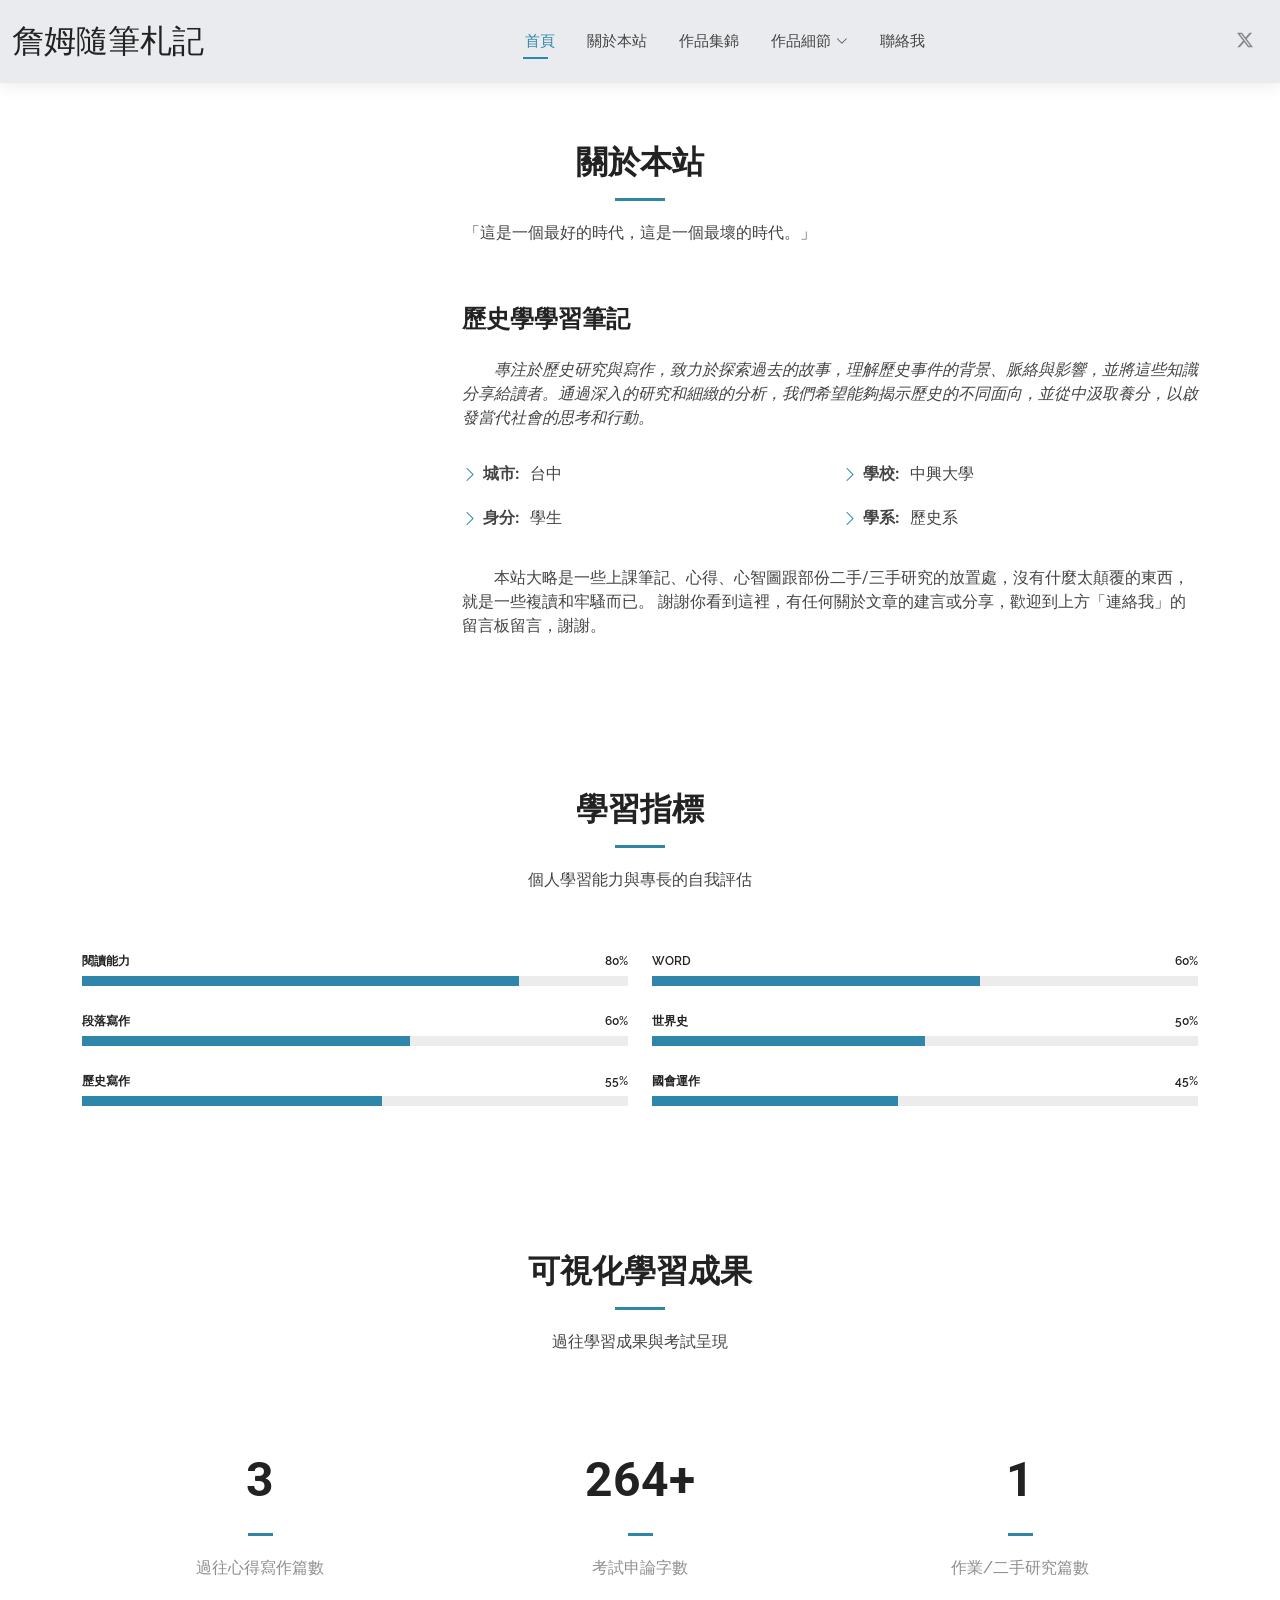
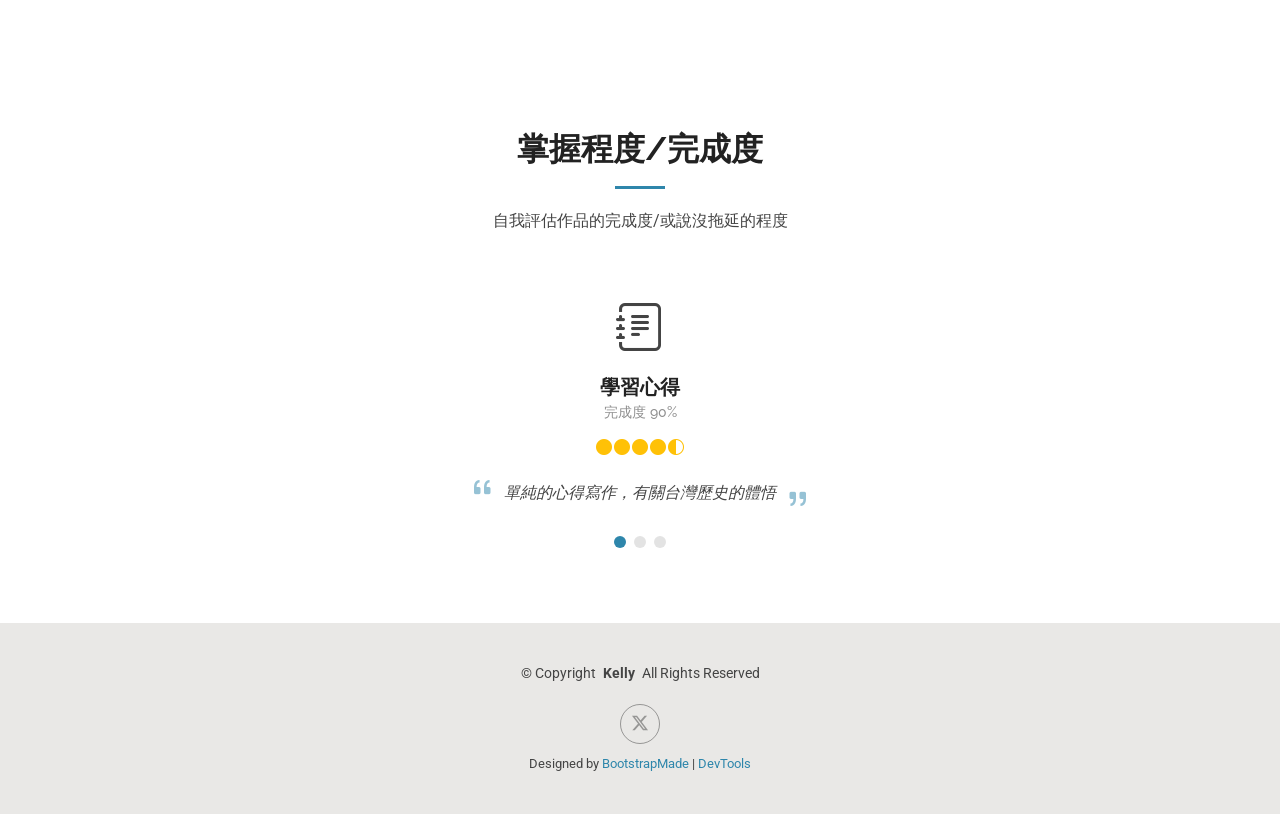
==== commit 0f53eb1e: "Add files via upload" ====
--- a/about.html
+++ b/about.html
@@ -1,12 +1,12 @@
 <!DOCTYPE html>
-<html lang="en">
+<html lang="zh-Hant">
 
 <head>
   <meta charset="utf-8">
   <meta content="width=device-width, initial-scale=1.0" name="viewport">
-  <title>About - Kelly Bootstrap Template</title>
-  <meta name="description" content="">
-  <meta name="keywords" content="">
+  <title>關於本站 - 詹姆隨筆札記</title>
+  <meta name="description" content="中興大學">
+  <meta name="keywords" content="履歷、學習">
 
   <!-- Favicons -->
   <link href="assets/img/favicon.png" rel="icon">
@@ -44,19 +44,20 @@
       <a href="index.html" class="logo d-flex align-items-center me-auto me-xl-0">
         <!-- Uncomment the line below if you also wish to use an image logo -->
         <!-- <img src="assets/img/logo.png" alt=""> -->
-        <h1 class="sitename">詹姆的學習札記</h1>
+        <h1 class="sitename">詹姆隨筆札記</h1>
       </a>
 
       <nav id="navmenu" class="navmenu">
         <ul>
-          <li><a href="index.html">首頁</a></li>
-          <li><a href="about.html" class="active">關於</a></li>
-          <li><a href="resume.html">簡歷</a></li>
-          <!--<li><a href="services.html">服務</a></li>-->
-          <li><a href="portfolio.html">作品集</a></li>
-          <!--<li class="dropdown"><a href="#"><span>Dropdown</span> <i class="bi bi-chevron-down toggle-dropdown"></i></a>
+          <li><a href="index.html" class="active">首頁</a></li>
+          <li><a href="about.html">關於本站</a></li>
+          <!--<li><a href="resume.html">個人簡歷</a></li>
+          <li><a href="services.html">服務</a></li>-->
+          <li><a href="portfolio.html">作品集錦</a></li>
+          <li class="dropdown"><a href="notes.html"><span>作品細節</span> <i class="bi bi-chevron-down toggle-dropdown"></i></a>
             <ul>
-              <li><a href="#">Dropdown 1</a></li>
+              <li><a href="notes.html">心得隨筆</a></li>
+              <!--<li><a href="research.html">研究課題</a><li>
               <li class="dropdown"><a href="#"><span>Deep Dropdown</span> <i class="bi bi-chevron-down toggle-dropdown"></i></a>
                 <ul>
                   <li><a href="#">Deep Dropdown 1</a></li>
@@ -65,11 +66,10 @@
                   <li><a href="#">Deep Dropdown 4</a></li>
                   <li><a href="#">Deep Dropdown 5</a></li>
                 </ul>
-              </li>
-              <li><a href="#">Dropdown 2</a></li>
-              <li><a href="#">Dropdown 3</a></li>
-              <li><a href="#">Dropdown 4</a></li>
-            </ul>-->
+              </li>-->
+              <!--<li><a href="#">Dropdown 3</a></li>
+              <li><a href="#">Dropdown 4</a></li>-->
+            </ul>
           </li>
           <li><a href="contact.html">聯絡我</a></li>
         </ul>
@@ -77,7 +77,7 @@
       </nav>
 
       <div class="header-social-links">
-        <a href="#" class="twitter" target="_blank"><i class="bi bi-twitter-x"></i></a>
+        <a href=" https://x.com/Jam445585889727" class="twitter" target="_blank"><i class="bi bi-twitter-x"></i></a>
         <!--<a href="#" class="facebook" target="_blank"><i class="bi bi-facebook"></i></a>
         <a href="#" class="instagram" target="_blank"><i class="bi bi-instagram"></i></a>
         <a href="#" class="linkedin" target="_blank"><i class="bi bi-linkedin"></i></a>-->
@@ -93,43 +93,42 @@
 
       <!-- Section Title -->
       <div class="container section-title" data-aos="fade-up">
-        <h2>About</h2>
-        <p>Necessitatibus eius consequatur ex aliquid fuga eum quidem sint consectetur velit</p>
+        <h2>關於本站</h2>
+        <p>「這是一個最好的時代，這是一個最壞的時代。」</p>
       </div><!-- End Section Title -->
 
       <div class="container" data-aos="fade-up" data-aos-delay="100">
 
         <div class="row gy-4 justify-content-center">
           <div class="col-lg-4">
-            <img src="assets/img/profile-img.jpg" class="img-fluid" alt="">
+            <img src="assets/img/profile-img.webp" class="img-fluid" alt="" style="border-radius: 10px;">
           </div>
           <div class="col-lg-8 content">
-            <h2>UI/UX Designer &amp; Web Developer.</h2>
+            <h2>歷史學學習筆記</h2>
             <p class="fst-italic py-3">
-              Lorem ipsum dolor sit amet, consectetur adipiscing elit, sed do eiusmod tempor incididunt ut labore et dolore
-              magna aliqua.
+            　　專注於歷史研究與寫作，致力於探索過去的故事，理解歷史事件的背景、脈絡與影響，並將這些知識分享給讀者。通過深入的研究和細緻的分析，我們希望能夠揭示歷史的不同面向，並從中汲取養分，以啟發當代社會的思考和行動。
             </p>
             <div class="row">
               <div class="col-lg-6">
                 <ul>
-                  <li><i class="bi bi-chevron-right"></i> <strong>Birthday:</strong> <span>1 May 1995</span></li>
-                  <li><i class="bi bi-chevron-right"></i> <strong>Website:</strong> <span>www.example.com</span></li>
-                  <li><i class="bi bi-chevron-right"></i> <strong>Phone:</strong> <span>+123 456 7890</span></li>
-                  <li><i class="bi bi-chevron-right"></i> <strong>City:</strong> <span>New York, USA</span></li>
+                  <!--<li><i class="bi bi-chevron-right"></i> <strong>Birthday:</strong> <span>1 May 1995</span></li>
+                  <li><i class="bi bi-chevron-right"></i> <strong>Website:</strong> <span>www.example.com</span></li>-->
+                  <li><i class="bi bi-chevron-right"></i> <strong>城市:</strong> <span>台中</span></li>
+                  <li><i class="bi bi-chevron-right"></i> <strong>身分:</strong> <span>學生</span></li>
                 </ul>
               </div>
               <div class="col-lg-6">
                 <ul>
-                  <li><i class="bi bi-chevron-right"></i> <strong>Age:</strong> <span>30</span></li>
-                  <li><i class="bi bi-chevron-right"></i> <strong>Degree:</strong> <span>Master</span></li>
-                  <li><i class="bi bi-chevron-right"></i> <strong>Email:</strong> <span>email@example.com</span></li>
-                  <li><i class="bi bi-chevron-right"></i> <strong>Freelance:</strong> <span>Available</span></li>
+                  <!--<li><i class="bi bi-chevron-right"></i> <strong>Age:</strong> <span>30</span></li>
+                  <li><i class="bi bi-chevron-right"></i> <strong>Degree:</strong> <span>Master</span></li>-->
+                  <li><i class="bi bi-chevron-right"></i> <strong>學校:</strong> <span>中興大學</span></li>
+                  <li><i class="bi bi-chevron-right"></i> <strong>學系:</strong> <span>歷史系</span></li>
                 </ul>
               </div>
             </div>
             <p class="py-3">
-              Officiis eligendi itaque labore et dolorum mollitia officiis optio vero. Quisquam sunt adipisci omnis et ut. Nulla accusantium dolor incidunt officia tempore. Et eius omnis.
-              Cupiditate ut dicta maxime officiis quidem quia. Sed et consectetur qui quia repellendus itaque neque.
+              　　本站大略是一些上課筆記、心得、心智圖跟部份二手/三手研究的放置處，沒有什麼太顛覆的東西，就是一些複讀和牢騷而已。
+              謝謝你看到這裡，有任何關於文章的建言或分享，歡迎到上方「連絡我」的留言板留言，謝謝。
             </p>
           </div>
         </div>
@@ -143,8 +142,8 @@
 
       <!-- Section Title -->
       <div class="container section-title" data-aos="fade-up">
-        <h2>Skills</h2>
-        <p>Necessitatibus eius consequatur ex aliquid fuga eum quidem sint consectetur velit</p>
+        <h2>學習指標</h2>
+        <p>個人學習能力與專長的自我評估</p>
       </div><!-- End Section Title -->
 
       <div class="container" data-aos="fade-up" data-aos-delay="100">
@@ -154,23 +153,23 @@
           <div class="col-lg-6">
 
             <div class="progress">
-              <span class="skill"><span>HTML</span> <i class="val">100%</i></span>
-              <div class="progress-bar-wrap">
-                <div class="progress-bar" role="progressbar" aria-valuenow="100" aria-valuemin="0" aria-valuemax="100"></div>
-              </div>
-            </div><!-- End Skills Item -->
-
-            <div class="progress">
-              <span class="skill"><span>CSS</span> <i class="val">90%</i></span>
-              <div class="progress-bar-wrap">
-                <div class="progress-bar" role="progressbar" aria-valuenow="90" aria-valuemin="0" aria-valuemax="100"></div>
-              </div>
-            </div><!-- End Skills Item -->
-
-            <div class="progress">
-              <span class="skill"><span>JavaScript</span> <i class="val">75%</i></span>
-              <div class="progress-bar-wrap">
-                <div class="progress-bar" role="progressbar" aria-valuenow="75" aria-valuemin="0" aria-valuemax="100"></div>
+              <span class="skill"><span>閱讀能力</span> <i class="val">80%</i></span>
+              <div class="progress-bar-wrap">
+                <div class="progress-bar" role="progressbar" aria-valuenow="80" aria-valuemin="0" aria-valuemax="100"></div>
+              </div>
+            </div><!-- End Skills Item -->
+
+            <div class="progress">
+              <span class="skill"><span>段落寫作</span> <i class="val">60%</i></span>
+              <div class="progress-bar-wrap">
+                <div class="progress-bar" role="progressbar" aria-valuenow="60" aria-valuemin="0" aria-valuemax="100"></div>
+              </div>
+            </div><!-- End Skills Item -->
+
+            <div class="progress">
+              <span class="skill"><span>歷史寫作</span> <i class="val">55%</i></span>
+              <div class="progress-bar-wrap">
+                <div class="progress-bar" role="progressbar" aria-valuenow="55" aria-valuemin="0" aria-valuemax="100"></div>
               </div>
             </div><!-- End Skills Item -->
 
@@ -179,23 +178,23 @@
           <div class="col-lg-6">
 
             <div class="progress">
-              <span class="skill"><span>PHP</span> <i class="val">80%</i></span>
-              <div class="progress-bar-wrap">
-                <div class="progress-bar" role="progressbar" aria-valuenow="80" aria-valuemin="0" aria-valuemax="100"></div>
-              </div>
-            </div><!-- End Skills Item -->
-
-            <div class="progress">
-              <span class="skill"><span>WordPress/CMS</span> <i class="val">90%</i></span>
-              <div class="progress-bar-wrap">
-                <div class="progress-bar" role="progressbar" aria-valuenow="90" aria-valuemin="0" aria-valuemax="100"></div>
-              </div>
-            </div><!-- End Skills Item -->
-
-            <div class="progress">
-              <span class="skill"><span>Photoshop</span> <i class="val">55%</i></span>
-              <div class="progress-bar-wrap">
-                <div class="progress-bar" role="progressbar" aria-valuenow="55" aria-valuemin="0" aria-valuemax="100"></div>
+              <span class="skill"><span>Word</span> <i class="val">60%</i></span>
+              <div class="progress-bar-wrap">
+                <div class="progress-bar" role="progressbar" aria-valuenow="60" aria-valuemin="0" aria-valuemax="100"></div>
+              </div>
+            </div><!-- End Skills Item -->
+
+            <div class="progress">
+              <span class="skill"><span>世界史</span> <i class="val">50%</i></span>
+              <div class="progress-bar-wrap">
+                <div class="progress-bar" role="progressbar" aria-valuenow="50" aria-valuemin="0" aria-valuemax="100"></div>
+              </div>
+            </div><!-- End Skills Item -->
+
+            <div class="progress">
+              <span class="skill"><span>國會運作</span> <i class="val">45%</i></span>
+              <div class="progress-bar-wrap">
+                <div class="progress-bar" role="progressbar" aria-valuenow="45" aria-valuemin="0" aria-valuemax="100"></div>
               </div>
             </div><!-- End Skills Item -->
 
@@ -212,41 +211,43 @@
 
       <!-- Section Title -->
       <div class="container section-title" data-aos="fade-up">
-        <h2>Facts</h2>
-        <p>Necessitatibus eius consequatur ex aliquid fuga eum quidem sint consectetur velit</p>
+        <h2>可視化學習成果</h2>
+        <p>過往學習成果與考試呈現</p>
       </div><!-- End Section Title -->
 
       <div class="container" data-aos="fade-up" data-aos-delay="100">
 
         <div class="row gy-4">
 
-          <div class="col-lg-3 col-md-6">
+          <div class="col-lg-4 col-md-8">
             <div class="stats-item text-center w-100 h-100">
-              <span data-purecounter-start="0" data-purecounter-end="232" data-purecounter-duration="1" class="purecounter"></span>
-              <p>Clients</p>
+              <span data-purecounter-start="0" data-purecounter-end="7" data-purecounter-duration="1" class="purecounter"></span>
+                 <p>過往心得寫作篇數</p>
             </div>
           </div><!-- End Stats Item -->
 
-          <div class="col-lg-3 col-md-6">
+          <div class="col-lg-4 col-md-8">
             <div class="stats-item text-center w-100 h-100">
-              <span data-purecounter-start="0" data-purecounter-end="521" data-purecounter-duration="1" class="purecounter"></span>
-              <p>Projects</p>
+              <span>
+              <i data-purecounter-start="0" data-purecounter-end="600" data-purecounter-duration="1" class="purecounter" style="font-style: normal;"></i>+
+              </span>
+              <p>考試申論字數</p>
             </div>
           </div><!-- End Stats Item -->
 
-          <div class="col-lg-3 col-md-6">
+          <div class="col-lg-4 col-md-8">
             <div class="stats-item text-center w-100 h-100">
-              <span data-purecounter-start="0" data-purecounter-end="1453" data-purecounter-duration="1" class="purecounter"></span>
-              <p>Hours Of Support</p>
+              <span data-purecounter-start="0" data-purecounter-end="3" data-purecounter-duration="1" class="purecounter"></span>
+              <p>作業/二手研究篇數</p>
             </div>
           </div><!-- End Stats Item -->
 
-          <div class="col-lg-3 col-md-6">
+          <!--<div class="col-lg-3 col-md-6">
             <div class="stats-item text-center w-100 h-100">
               <span data-purecounter-start="0" data-purecounter-end="32" data-purecounter-duration="1" class="purecounter"></span>
               <p>Workers</p>
             </div>
-          </div><!-- End Stats Item -->
+          </div> End Stats Item -->
 
         </div>
 
@@ -259,8 +260,8 @@
 
       <!-- Section Title -->
       <div class="container section-title" data-aos="fade-up">
-        <h2>Testimonials</h2>
-        <p>Necessitatibus eius consequatur ex aliquid fuga eum quidem sint consectetur velit</p>
+        <h2>掌握程度/完成度</h2>
+        <p>自我評估作品的完成度/或說沒拖延的程度</p>
       </div><!-- End Section Title -->
 
       <div class="container" data-aos="fade-up" data-aos-delay="100">
@@ -285,15 +286,16 @@
 
             <div class="swiper-slide">
               <div class="testimonial-item">
-                <img src="assets/img/testimonials/testimonials-1.jpg" class="testimonial-img" alt="">
-                <h3>Saul Goodman</h3>
-                <h4>Ceo &amp; Founder</h4>
+                <i class="bi bi-journal-text" style="font-size:3rem;"></i>
+                <!-- <img src="assets/img/testimonials/testimonials-1.jpg" class="testimonial-img" alt=""> -->
+                <h3>學習心得</h3>
+                <h4>完成度 90%</h4>
                 <div class="stars">
-                  <i class="bi bi-star-fill"></i><i class="bi bi-star-fill"></i><i class="bi bi-star-fill"></i><i class="bi bi-star-fill"></i><i class="bi bi-star-fill"></i>
+                  <i class="bi bi-circle-fill"></i><i class="bi bi-circle-fill"></i><i class="bi bi-circle-fill"></i><i class="bi bi-circle-fill"></i><i class="bi bi-circle-half"></i>
                 </div>
                 <p>
                   <i class="bi bi-quote quote-icon-left"></i>
-                  <span>Proin iaculis purus consequat sem cure digni ssim donec porttitora entum suscipit rhoncus. Accusantium quam, ultricies eget id, aliquam eget nibh et. Maecen aliquam, risus at semper.</span>
+                  <span>單純的心得寫作，有關台灣歷史的體悟</span>
                   <i class="bi bi-quote quote-icon-right"></i>
                 </p>
               </div>
@@ -301,15 +303,16 @@
 
             <div class="swiper-slide">
               <div class="testimonial-item">
-                <img src="assets/img/testimonials/testimonials-2.jpg" class="testimonial-img" alt="">
-                <h3>Sara Wilsson</h3>
-                <h4>Designer</h4>
+                <i class="bi bi-book" style="font-size:3rem;"></i>
+                <!-- <img src="assets/img/testimonials/testimonials-2.jpg" class="testimonial-img" alt=""> -->
+                <h3>閱讀筆記</h3>
+                <h4>完成度 70%</h4>
                 <div class="stars">
-                  <i class="bi bi-star-fill"></i><i class="bi bi-star-fill"></i><i class="bi bi-star-fill"></i><i class="bi bi-star-fill"></i><i class="bi bi-star-fill"></i>
+                  <i class="bi bi-circle-fill"></i><i class="bi bi-circle-fill"></i><i class="bi bi-circle-fill"></i><i class="bi bi-circle-half"></i><i class="bi bi-circle"></i>
                 </div>
                 <p>
                   <i class="bi bi-quote quote-icon-left"></i>
-                  <span>Export tempor illum tamen malis malis eram quae irure esse labore quem cillum quid cillum eram malis quorum velit fore eram velit sunt aliqua noster fugiat irure amet legam anim culpa.</span>
+                  <span>論文摘要翻譯寫作練習</span>
                   <i class="bi bi-quote quote-icon-right"></i>
                 </p>
               </div>
@@ -317,21 +320,22 @@
 
             <div class="swiper-slide">
               <div class="testimonial-item">
-                <img src="assets/img/testimonials/testimonials-3.jpg" class="testimonial-img" alt="">
-                <h3>Jena Karlis</h3>
-                <h4>Store Owner</h4>
+                <i class="bi bi-chat-dots" style="font-size:3rem;"></i>
+                <!-- <img src="assets/img/testimonials/testimonials-3.jpg" class="testimonial-img" alt=""> -->
+                <h3>研究課題</h3>
+                <h4>完成度 50%</h4>
                 <div class="stars">
-                  <i class="bi bi-star-fill"></i><i class="bi bi-star-fill"></i><i class="bi bi-star-fill"></i><i class="bi bi-star-fill"></i><i class="bi bi-star-fill"></i>
+                  <i class="bi bi-square-fill"></i><i class="bi bi-square-fill"></i><i class="bi bi-square-half"></i><i class="bi bi-square"></i><i class="bi bi-square"></i>
                 </div>
                 <p>
                   <i class="bi bi-quote quote-icon-left"></i>
-                  <span>Enim nisi quem export duis labore cillum quae magna enim sint quorum nulla quem veniam duis minim tempor labore quem eram duis noster aute amet eram fore quis sint minim.</span>
+                  <span>關於立法權與行政權間的橫向課責的初步探索與思考</span>
                   <i class="bi bi-quote quote-icon-right"></i>
                 </p>
               </div>
             </div><!-- End testimonial item -->
 
-            <div class="swiper-slide">
+            <!--<div class="swiper-slide">
               <div class="testimonial-item">
                 <img src="assets/img/testimonials/testimonials-4.jpg" class="testimonial-img" alt="">
                 <h3>Matt Brandon</h3>
@@ -345,9 +349,9 @@
                   <i class="bi bi-quote quote-icon-right"></i>
                 </p>
               </div>
-            </div><!-- End testimonial item -->
-
-            <div class="swiper-slide">
+            </div>--><!-- End testimonial item -->
+
+            <!--<div class="swiper-slide">
               <div class="testimonial-item">
                 <img src="assets/img/testimonials/testimonials-5.jpg" class="testimonial-img" alt="">
                 <h3>John Larson</h3>
@@ -361,7 +365,7 @@
                   <i class="bi bi-quote quote-icon-right"></i>
                 </p>
               </div>
-            </div><!-- End testimonial item -->
+            </div>--><!-- End testimonial item -->
 
           </div>
           <div class="swiper-pagination"></div>
@@ -380,7 +384,7 @@
         <p>© <span>Copyright</span> <strong class="px-1 sitename">Kelly</strong> <span>All Rights Reserved<br></span></p>
       </div>
       <div class="social-links d-flex justify-content-center">
-        <a href="#" target="_blank"><i class="bi bi-twitter-x"></i></a>
+        <a href="https://x.com/Jam445585889727" target="_blank"><i class="bi bi-twitter-x"></i></a>
         <!--<a href="#" target="_blank"><i class="bi bi-facebook"></i></a>
         <a href="#" target="_blank"><i class="bi bi-instagram"></i></a>
         <a href="#" target="_blank"><i class="bi bi-linkedin"></i></a>-->
--- a/assets/css/main.css
+++ b/assets/css/main.css
@@ -144,12 +144,21 @@
 --------------------------------------------------------------*/
 .header {
   color: var(--default-color);
-  background-color: rgba(255,255,255,0.85);
-  backdrop-filter: blur(5px);
+  background-color: transparent;
   padding: 15px 0;
   transition: all 0.5s;
   z-index: 997;
   box-shadow: 0px 0 18px rgba(0, 0, 0, 0.1);
+}
+
+.header::before {
+  content: '';
+  position: absolute;
+  inset: 0;
+  background-color: rgba(230,232,235, 0.85);
+  backdrop-filter: blur(5px);
+  z-index: 0;
+  pointer-events: none;
 }
 
 .header .logo {
